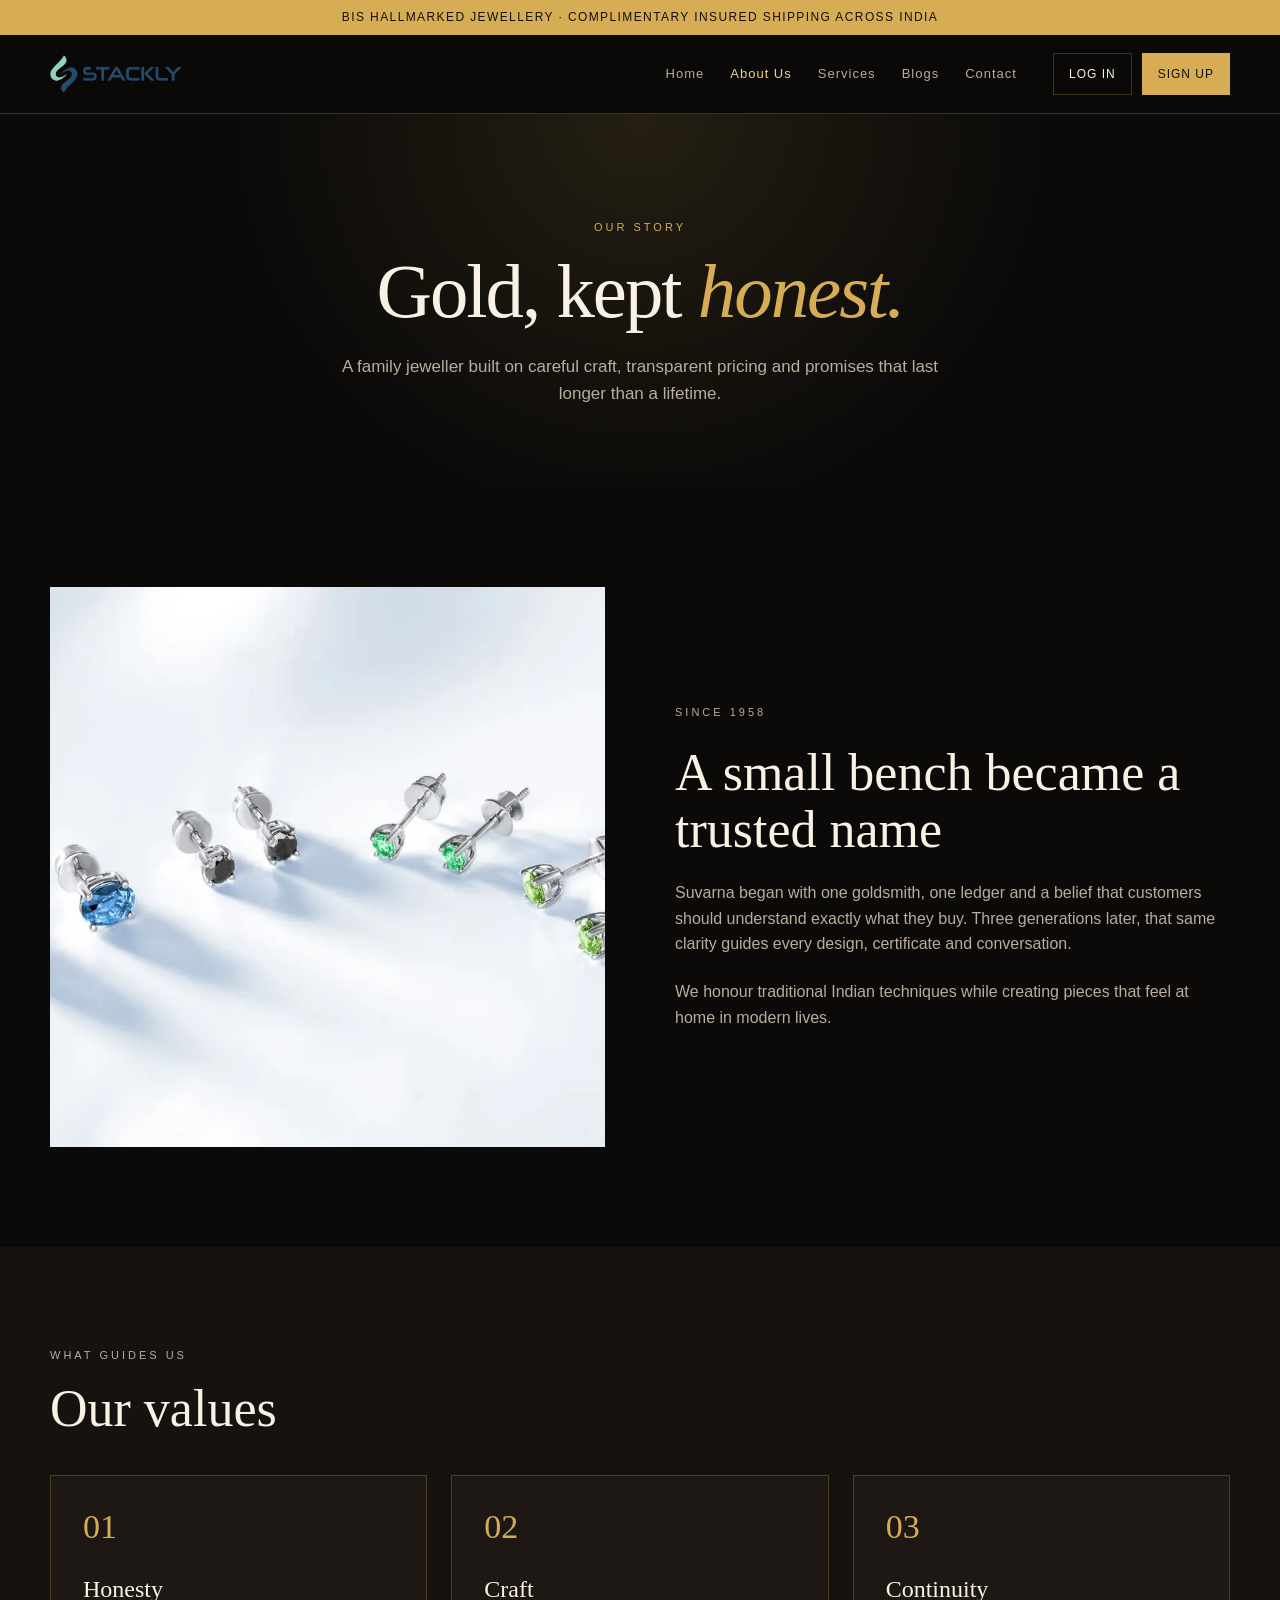
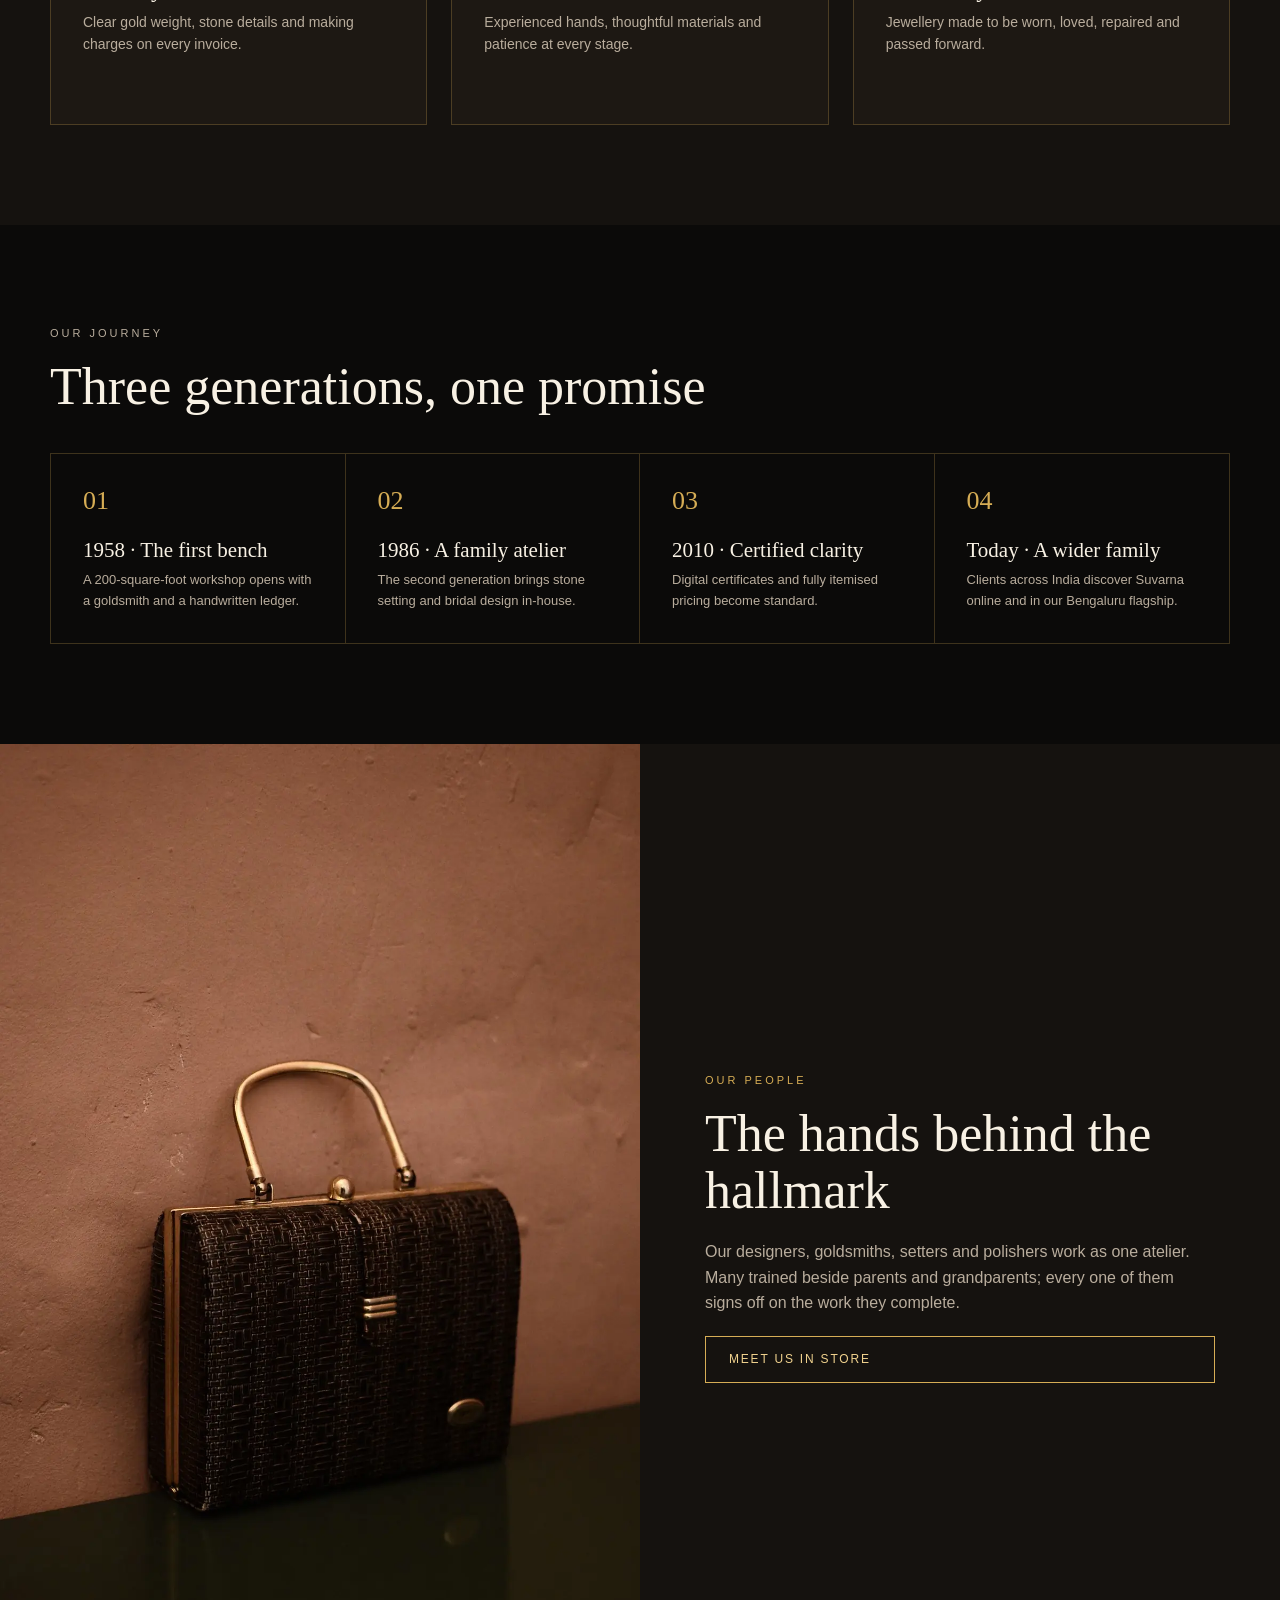
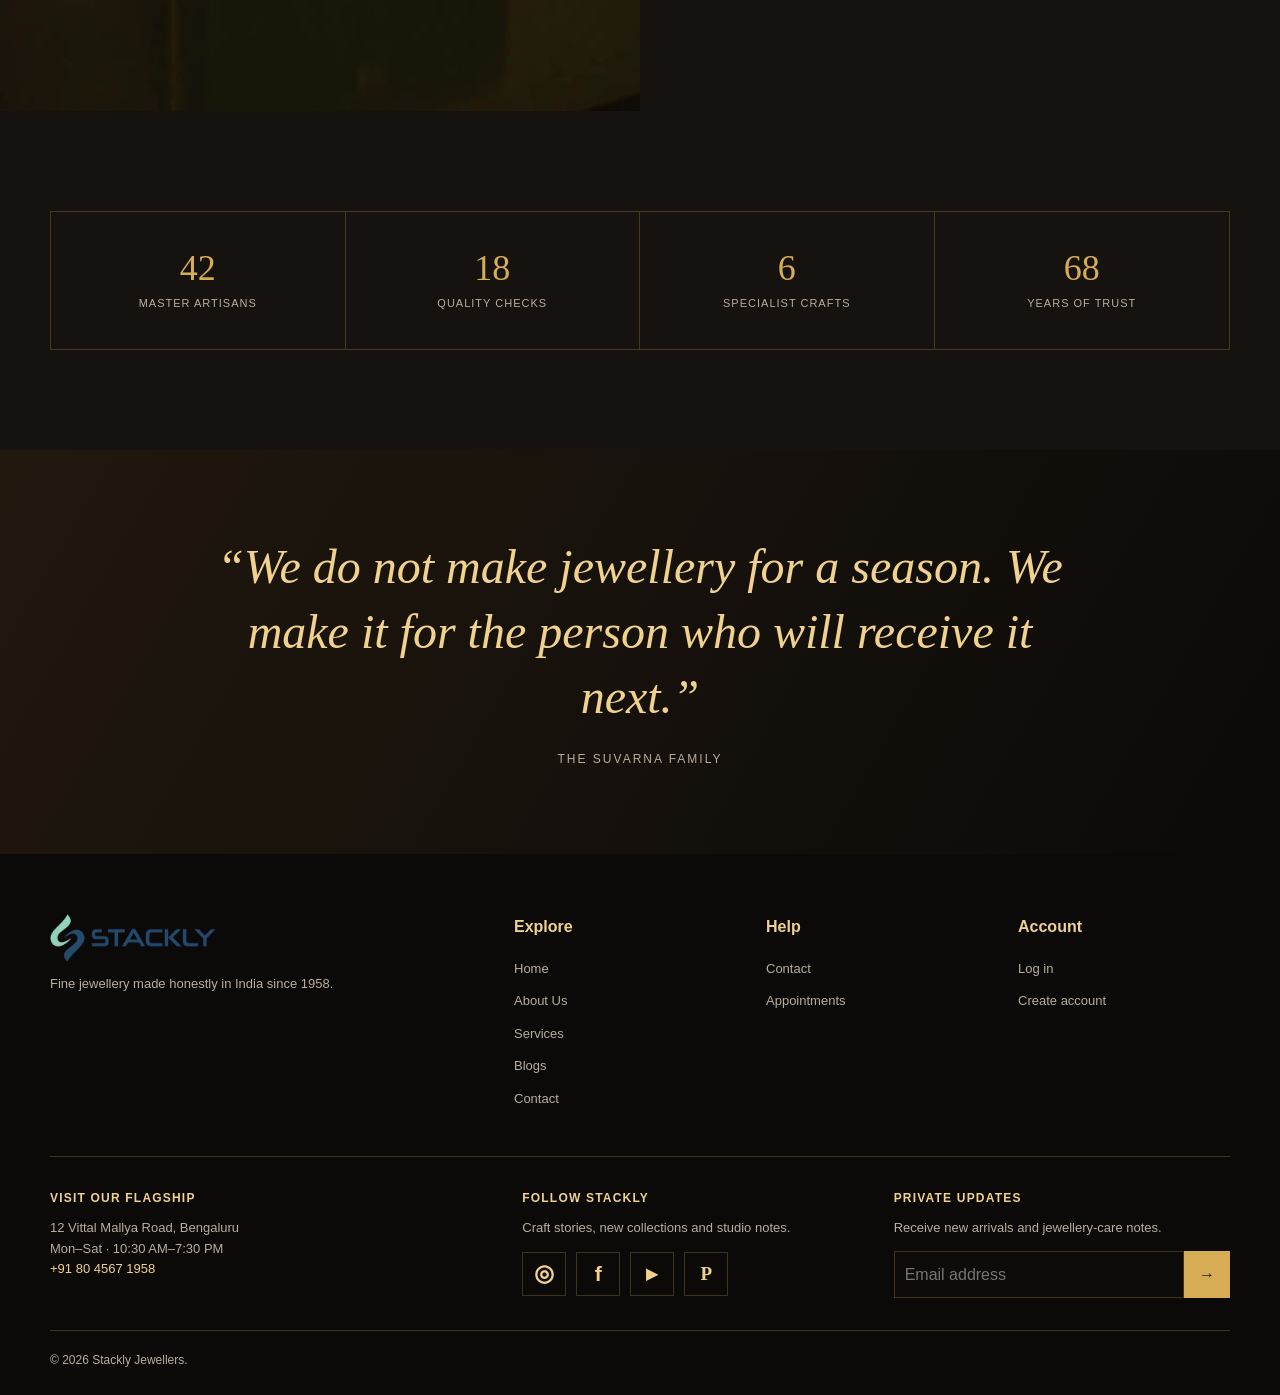
==== about.html @ b0c24622 "initial commit" ====
<!doctype html>
<html lang="en">
<head>
<meta charset="utf-8">
<meta name="viewport" content="width=device-width,initial-scale=1">
<title>About Us | Suvarna</title>
<link rel="stylesheet" href="styles.css">
</head>
<body>
<div class="announcement">BIS hallmarked jewellery · Complimentary insured shipping across India</div>
<header class="site-header">
<div class="wrap nav">
<a class="brand" href="index.html" aria-label="Stackly home"><img src="assets/stackly-logo.webp" alt="Stackly"></a>
<nav class="nav-links">
<a href="index.html">Home</a>
<a class="active" href="about.html">About Us</a>
<a href="services.html">Services</a>
<a href="blogs.html">Blogs</a>
<a href="contact.html">Contact</a>
</nav>
<div class="nav-actions">
<a href="login.html">Log in</a>
<a class="join" href="signup.html">Sign up</a>
</div>
<button class="menu" aria-label="Open navigation">☰</button>
</div>
</header>
<main>
<section class="page-hero">
<div class="wrap reveal">
<p class="eyebrow">Our story</p>
<h1 class="display">Gold, kept <em>honest.</em>
</h1>
<p class="lead">A family jeweller built on careful craft, transparent pricing and promises that last longer than a lifetime.</p>
</div>
</section>
<section class="section">
<div class="wrap feature">
<img class="reveal" src="assets/artisan-story.webp" alt="Artisan working by hand">
<div class="feature-copy reveal">
<p class="eyebrow">Since 1958</p>
<h2 class="title">A small bench became a trusted name</h2>
<p>Suvarna began with one goldsmith, one ledger and a belief that customers should understand exactly what they buy. Three generations later, that same clarity guides every design, certificate and conversation.</p>
<p>We honour traditional Indian techniques while creating pieces that feel at home in modern lives.</p>
</div>
</div>
</section>
<section class="section alt">
<div class="wrap">
<div class="section-head">
<div>
<p class="eyebrow">What guides us</p>
<h2 class="title">Our values</h2>
</div>
</div>
<div class="grid three reveal">
<article class="card service-card">
<p class="num">01</p>
<h3>Honesty</h3>
<p>Clear gold weight, stone details and making charges on every invoice.</p>
</article>
<article class="card service-card">
<p class="num">02</p>
<h3>Craft</h3>
<p>Experienced hands, thoughtful materials and patience at every stage.</p>
</article>
<article class="card service-card">
<p class="num">03</p>
<h3>Continuity</h3>
<p>Jewellery made to be worn, loved, repaired and passed forward.</p>
</article>
</div>
</div>
</section>
<section class="section">
<div class="wrap">
<div class="section-head reveal">
<div>
<p class="eyebrow">Our journey</p>
<h2 class="title">Three generations, one promise</h2>
</div>
</div>
<div class="steps reveal">
<div class="step">
<h3>1958 · The first bench</h3>
<p>A 200-square-foot workshop opens with a goldsmith and a handwritten ledger.</p>
</div>
<div class="step">
<h3>1986 · A family atelier</h3>
<p>The second generation brings stone setting and bridal design in-house.</p>
</div>
<div class="step">
<h3>2010 · Certified clarity</h3>
<p>Digital certificates and fully itemised pricing become standard.</p>
</div>
<div class="step">
<h3>Today · A wider family</h3>
<p>Clients across India discover Suvarna online and in our Bengaluru flagship.</p>
</div>
</div>
</div>
</section>
<section class="split-banner">
<img src="assets/artisan-detail.webp" alt="Detailed work by a jewellery artisan">
<div class="split-content reveal">
<p class="eyebrow">Our people</p>
<h2 class="title">The hands behind the hallmark</h2>
<p>Our designers, goldsmiths, setters and polishers work as one atelier. Many trained beside parents and grandparents; every one of them signs off on the work they complete.</p>
<a class="btn" href="contact.html">Meet us in store</a>
</div>
</section>
<section class="section alt">
<div class="wrap">
<div class="stat-band reveal">
<div class="stat">
<strong>42</strong>
<span>Master artisans</span>
</div>
<div class="stat">
<strong>18</strong>
<span>Quality checks</span>
</div>
<div class="stat">
<strong>6</strong>
<span>Specialist crafts</span>
</div>
<div class="stat">
<strong>68</strong>
<span>Years of trust</span>
</div>
</div>
</div>
</section>
<section class="quote-section">
<blockquote>“We do not make jewellery for a season. We make it for the person who will receive it next.”</blockquote>
<cite>The Suvarna family</cite>
</section>
</main>
<footer class="site-footer">
<div class="wrap">
<div class="footer-grid">
<div>
<a class="brand" href="index.html" aria-label="Stackly home"><img src="assets/stackly-logo.webp" alt="Stackly"></a>
<p>Fine jewellery made honestly in India since 1958.</p>
</div>
<div>
<h4>Explore</h4>
<ul>
<li>
<a href="index.html">Home</a>
</li>
<li>
<a href="about.html">About Us</a>
</li>
<li>
<a href="services.html">Services</a>
</li>
<li>
<a href="blogs.html">Blogs</a>
</li>
<li>
<a href="contact.html">Contact</a>
</li>
</ul>
</div>
<div>
<h4>Help</h4>
<ul>
<li>
<a href="contact.html">Contact</a>
</li>
<li>
<a href="contact.html">Appointments</a>
</li>
</ul>
</div>
<div>
<h4>Account</h4>
<ul>
<li>
<a href="login.html">Log in</a>
</li>
<li>
<a href="signup.html">Create account</a>
</li>
</ul>
</div>
</div>
<div class="footer-lower"><div class="footer-contact"><h4>Visit our flagship</h4><p>12 Vittal Mallya Road, Bengaluru<br>Mon–Sat · 10:30 AM–7:30 PM<br><a href="tel:+918045671958">+91 80 4567 1958</a></p></div><div><h4>Follow Stackly</h4><p>Craft stories, new collections and studio notes.</p><div class="social-links"><a href="404.html" aria-label="Instagram"><svg><use href="assets/social-icons.svg#instagram"></use></svg></a><a href="404.html" aria-label="Facebook"><svg><use href="assets/social-icons.svg#facebook"></use></svg></a><a href="404.html" aria-label="YouTube"><svg><use href="assets/social-icons.svg#youtube"></use></svg></a><a href="404.html" aria-label="Pinterest"><svg><use href="assets/social-icons.svg#pinterest"></use></svg></a></div></div><div><h4>Private updates</h4><p>Receive new arrivals and jewellery-care notes.</p><form class="footer-signup" data-demo data-message="Thank you for joining."><input type="email" required aria-label="Email address" placeholder="Email address"><button aria-label="Subscribe">→</button></form></div></div>
<p class="copyright">© 2026 Stackly Jewellers.</p>
</div>
</footer>
<script src="script.js">
</script>
</body>
</html>
---- styles.css ----
﻿:root{--ink:#0b0a09;--panel:#15120f;--panel2:#1d1813;--gold:#d6ad55;--gold2:#f0d28e;--cream:#f8f1e4;--muted:#b9ad9d;--line:rgba(214,173,85,.25);--serif:Georgia,'Times New Roman',serif;--sans:Arial,sans-serif}

*{box-sizing:border-box;margin:0;padding:0}
html{scroll-behavior:smooth}
body{background:var(--ink);color:var(--cream);font-family:var(--sans);line-height:1.6}
a{color:inherit;text-decoration:none}
img{display:block;width:100%;object-fit:cover}
button,input,textarea{font:inherit}
.wrap{width:min(1180px,calc(100% - 40px));margin:auto}
.announcement{padding:8px;text-align:center;background:var(--gold);color:#171008;font-size:12px;letter-spacing:1.4px;text-transform:uppercase}

.site-header{position:sticky;top:0;z-index:20;background:rgba(11,10,9,.94);border-bottom:1px solid var(--line);backdrop-filter:blur(12px)}
.nav{min-height:78px;display:flex;align-items:center;gap:36px}
.brand{font:700 26px var(--serif);letter-spacing:4px;margin-right:auto;display:inline-flex;align-items:center}
.brand img{width:auto;height:38px;object-fit:contain}
.footer-grid .brand img{height:48px;margin-bottom:12px}
.brand i{color:var(--gold);font-style:normal}
.nav-links{display:flex;gap:26px}
.nav-links a{font-size:13px;letter-spacing:1px;color:var(--muted);position:relative}
.nav-links a:hover,.nav-links a.active{color:var(--gold2)}
.nav-actions{display:flex;gap:10px}
.nav-actions a{border:1px solid var(--line);padding:9px 15px;font-size:12px;text-transform:uppercase;letter-spacing:1px}
.nav-actions .join{background:var(--gold);color:#171008}
.menu{display:none;background:none;border:1px solid var(--line);color:var(--cream);padding:8px 11px;font-size:20px}

.hero{min-height:78vh;display:grid;grid-template-columns:1.05fr .95fr;align-items:center;gap:70px;padding:70px 0}
.eyebrow{color:var(--gold);text-transform:uppercase;letter-spacing:3px;font-size:11px;margin-bottom:15px}
.display{font:500 clamp(44px,6vw,78px)/1.03 var(--serif);letter-spacing:-2px}
.display em{color:var(--gold);font-style:italic}
.lead{color:var(--muted);font-size:17px;max-width:600px;margin:24px 0 32px}
.actions{display:flex;gap:12px;flex-wrap:wrap}
.btn{display:inline-block;padding:13px 23px;border:1px solid var(--gold);color:var(--gold2);font-size:12px;letter-spacing:1.8px;text-transform:uppercase;cursor:pointer;background:transparent}
.btn.primary{background:var(--gold);color:#181007}
.hero-image{height:620px;position:relative}
.hero-image>img{height:100%;border-radius:180px 180px 8px 8px}
.hero-image:before{content:"";position:absolute;inset:-15px 15px 15px -15px;border:1px solid var(--gold);border-radius:180px 180px 8px 8px;z-index:-1}

.section{padding:100px 0}
.section.alt{background:var(--panel)}
.section-head{display:flex;justify-content:space-between;gap:30px;align-items:end;margin-bottom:38px}
.title{font:500 clamp(34px,5vw,52px)/1.1 var(--serif)}
.section-head p{color:var(--muted);max-width:480px}
.grid{display:grid;gap:24px}
.grid.three{grid-template-columns:repeat(3,1fr)}
.grid.four{grid-template-columns:repeat(4,1fr)}
.card{background:var(--panel2);border:1px solid var(--line);overflow:hidden}
.card img{height:300px}
.card-body{padding:25px}
.card h3{font:500 24px var(--serif);margin-bottom:8px}
.card p{color:var(--muted);font-size:14px}
.text-link{display:inline-block;color:var(--gold2);margin-top:17px;font-size:12px;text-transform:uppercase;letter-spacing:1.4px}

.product img{height:370px}
.product .meta{color:var(--gold);font-size:11px;letter-spacing:1.5px;text-transform:uppercase}
.price{font:20px var(--serif);color:var(--gold2);margin-top:12px}
.feature{display:grid;grid-template-columns:1fr 1fr;gap:70px;align-items:center}
.feature img{height:560px}
.feature-copy p{color:var(--muted);margin:22px 0}
.facts{display:grid;grid-template-columns:repeat(3,1fr);border:1px solid var(--line);margin-top:35px}
.fact{padding:22px;border-right:1px solid var(--line)}
.fact:last-child{border:0}
.fact strong{display:block;color:var(--gold);font:28px var(--serif)}
.fact span{font-size:11px;color:var(--muted);text-transform:uppercase;letter-spacing:1px}

.page-hero{padding:105px 0 80px;text-align:center;background:radial-gradient(circle at 50% 0,rgba(214,173,85,.13),transparent 55%)}
.page-hero .lead{margin:22px auto 0}
.service-card{padding:32px;min-height:250px}
.service-card .num{color:var(--gold);font:34px var(--serif);margin-bottom:30px}
.post img{height:260px}
.post time{font-size:11px;color:var(--gold);text-transform:uppercase;letter-spacing:1px}
.post h3{margin-top:8px}
.contact-grid{display:grid;grid-template-columns:.8fr 1.2fr;gap:50px}
.contact-list{display:grid;gap:18px;margin-top:30px}
.contact-item{padding:20px;border:1px solid var(--line);background:var(--panel)}
.contact-item small{display:block;color:var(--gold);text-transform:uppercase;letter-spacing:1px}
.form{display:grid;gap:16px;background:var(--panel);padding:35px;border:1px solid var(--line)}
.field{display:grid;gap:7px}
.field label{font-size:12px;color:var(--gold2);text-transform:uppercase;letter-spacing:1px}
.field input,.field textarea{background:#0e0c0a;border:1px solid var(--line);color:var(--cream);padding:13px;outline:none}
.field input:focus,.field textarea:focus{border-color:var(--gold)}
.field textarea{min-height:130px;resize:vertical}

.quote-section{padding:85px 20px;text-align:center;background:linear-gradient(120deg,#21180e,#0b0a09)}
.quote-section blockquote{font:italic clamp(28px,4vw,48px)/1.35 var(--serif);max-width:880px;margin:auto;color:var(--gold2)}
.quote-section cite{display:block;margin-top:20px;color:var(--muted);font-style:normal;font-size:12px;letter-spacing:2px;text-transform:uppercase}
.icon-card{padding:28px;text-align:center}
.icon-card .icon{display:grid;place-items:center;width:55px;height:55px;margin:0 auto 20px;border:1px solid var(--gold);border-radius:50%;color:var(--gold);font-size:22px}
.steps{counter-reset:step;display:grid;grid-template-columns:repeat(4,1fr);border:1px solid var(--line)}
.step{counter-increment:step;padding:32px;border-right:1px solid var(--line)}
.step:last-child{border:0}
.step:before{content:"0" counter(step);display:block;color:var(--gold);font:26px var(--serif);margin-bottom:22px}
.step h3{font:21px var(--serif);margin-bottom:7px}
.step p{color:var(--muted);font-size:13px}
.split-banner{display:grid;grid-template-columns:1fr 1fr;min-height:460px;background:var(--panel)}
.split-banner img{height:100%;min-height:460px}
.split-content{padding:65px;display:flex;flex-direction:column;justify-content:center}
.split-content p:not(.eyebrow){color:var(--muted);margin:20px 0}
.faq{max-width:850px;margin:auto}
.faq details{border-bottom:1px solid var(--line);padding:20px 0}
.faq summary{cursor:pointer;font:20px var(--serif);color:var(--gold2)}
.faq details p{padding-top:12px;color:var(--muted)}
.tags{display:flex;flex-wrap:wrap;justify-content:center;gap:10px;margin-top:28px}
.tag-pill{border:1px solid var(--line);padding:8px 15px;color:var(--muted);font-size:12px}
.testimonial-grid{display:grid;grid-template-columns:repeat(3,1fr);gap:24px}
.testimonial{padding:30px;border:1px solid var(--line);background:var(--panel)}
.testimonial .stars{color:var(--gold);letter-spacing:3px}
.testimonial>p{color:var(--muted);margin:16px 0}
.testimonial strong{font:17px var(--serif)}
.stat-band{display:grid;grid-template-columns:repeat(4,1fr);border:1px solid var(--line)}
.stat{text-align:center;padding:35px 15px;border-right:1px solid var(--line)}
.stat:last-child{border:0}
.stat strong{display:block;color:var(--gold);font:36px var(--serif)}
.stat span{color:var(--muted);font-size:11px;text-transform:uppercase;letter-spacing:1px}
.map-placeholder{min-height:360px;display:grid;place-items:center;text-align:center;background:linear-gradient(rgba(11,10,9,.6),rgba(11,10,9,.8)),url('assets/bengaluru-map.webp') center/cover}
.map-placeholder p{max-width:450px;color:var(--muted);margin:12px auto 20px}
.auth-extras{background:var(--panel);padding:65px 0}
.auth-benefits{display:grid;grid-template-columns:repeat(3,1fr);gap:20px}
.auth-benefit{padding:24px;border:1px solid var(--line)}
.auth-benefit h3{font:20px var(--serif);color:var(--gold2)}
.auth-benefit p{color:var(--muted);font-size:13px;margin-top:6px}

.auth-shell{min-height:calc(100vh - 111px);display:grid;grid-template-columns:1fr 1fr}
.auth-visual{position:relative}
.auth-visual img{height:100%;position:absolute}
.auth-visual:after{content:"";position:absolute;inset:0;background:linear-gradient(90deg,transparent,rgba(11,10,9,.7))}
.auth-panel{display:flex;align-items:center;padding:70px}
.auth-box{width:min(460px,100%)}
.auth-box .title{margin-bottom:12px}
.auth-box>p{color:var(--muted);margin-bottom:30px}
.auth-box .form{padding:0;background:none;border:0}
.auth-note{font-size:13px;color:var(--muted);margin-top:20px}
.auth-note a{color:var(--gold)}

.newsletter{text-align:center;padding:75px 20px;background:var(--gold);color:#171008}
.newsletter h2{font:42px var(--serif)}
.newsletter p{margin:9px 0 23px}
.newsletter form{display:flex;max-width:500px;margin:auto}
.newsletter input{flex:1;border:0;padding:14px}
.newsletter button{border:0;background:#171008;color:var(--cream);padding:0 24px}
.site-footer{padding:60px 0 25px}
.footer-grid{display:grid;grid-template-columns:2fr repeat(3,1fr);gap:40px;padding-bottom:45px;border-bottom:1px solid var(--line)}
.footer-grid p,.footer-grid a{color:var(--muted);font-size:13px}
.footer-grid h4{color:var(--gold2);margin-bottom:15px}
.footer-grid ul{list-style:none;display:grid;gap:7px}
.copyright{padding-top:20px;color:var(--muted);font-size:12px}
.reveal{opacity:0;transform:translateY(20px);transition:.7s}
.reveal.in{opacity:1;transform:none}
.message{color:var(--gold2);font-size:13px;min-height:20px}

@media(max-width:900px){.nav-links{display:none;position:absolute;top:78px;left:0;right:0;background:var(--panel);padding:25px;flex-direction:column}
.nav-links.open{display:flex}
.menu{display:block}
.hero,.feature,.contact-grid,.auth-shell,.split-banner{grid-template-columns:1fr}
.hero-image{height:500px}
.grid.four{grid-template-columns:repeat(2,1fr)}
.grid.three{grid-template-columns:1fr 1fr}
.steps{grid-template-columns:1fr 1fr}
.step:nth-child(2){border-right:0}
.step{border-bottom:1px solid var(--line)}
.testimonial-grid,.auth-benefits{grid-template-columns:1fr}
.stat-band{grid-template-columns:1fr 1fr}
.stat:nth-child(2){border-right:0}
.stat{border-bottom:1px solid var(--line)}
.auth-visual{min-height:300px}
.auth-panel{padding:50px 25px}
.footer-grid{grid-template-columns:1fr 1fr}
}
@media(max-width:600px){.nav-actions{display:none}
.hero{padding:55px 0;gap:45px}
.hero-image{height:420px}
.display{font-size:48px}
.section{padding:70px 0}
.section-head{display:block}
.section-head p{margin-top:14px}
.grid.three,.grid.four,.steps,.stat-band{grid-template-columns:1fr}
.feature img{height:400px}
.facts{grid-template-columns:1fr}
.fact{border-right:0;border-bottom:1px solid var(--line)}
.step,.stat{border-right:0}
.split-content{padding:45px 25px}
.footer-grid{grid-template-columns:1fr}
.newsletter form{display:grid;gap:8px}
.page-hero{padding:75px 0 60px}
}

@media(prefers-reduced-motion:reduce){*{scroll-behavior:auto}
.reveal{opacity:1;transform:none;transition:none}
}

.field select{width:100%;background:#0e0c0a;border:1px solid var(--line);color:var(--cream);padding:13px;outline:none;cursor:pointer}
.field select:focus{border-color:var(--gold)}

.dashboard-body{background:#0d0b09}
.dashboard-layout{min-height:100vh;display:grid;grid-template-columns:260px 1fr}
.sidebar{position:sticky;top:0;height:100vh;padding:30px 22px;background:#12100d;border-right:1px solid var(--line)}
.sidebar .brand{display:block;margin-bottom:45px}
.sidebar .brand img{width:190px;height:auto}
.side-label{margin:25px 10px 10px;color:#756b5e;font-size:10px;letter-spacing:1.5px;text-transform:uppercase}
.side-nav{display:grid;gap:7px}
.side-nav a{padding:12px 14px;color:var(--muted);font-size:13px;border-left:2px solid transparent}
.side-nav a:hover,.side-nav a.active{background:rgba(214,173,85,.08);border-color:var(--gold);color:var(--gold2)}
.dashboard-main{padding:35px}
.dash-top{display:flex;align-items:center;justify-content:space-between;gap:20px;margin-bottom:35px}
.dash-top h1{font:36px var(--serif)}
.avatar{width:42px;height:42px;display:grid;place-items:center;border-radius:50%;background:var(--gold);color:#171008;font-weight:bold}
.dash-grid{display:grid;grid-template-columns:repeat(4,1fr);gap:18px}
.metric{padding:23px;background:var(--panel);border:1px solid var(--line)}
.metric small{color:var(--muted);text-transform:uppercase;letter-spacing:1px}
.metric strong{display:block;margin-top:8px;font:30px var(--serif);color:var(--gold2)}
.dash-panels{display:grid;grid-template-columns:1.5fr 1fr;gap:20px;margin-top:20px}
.dash-panel{padding:27px;background:var(--panel);border:1px solid var(--line)}
.dash-panel h2{font:24px var(--serif);margin-bottom:20px}
.order-list{display:grid}
.order-row{display:grid;grid-template-columns:1fr 1fr 1fr auto;gap:15px;padding:15px 0;border-bottom:1px solid var(--line);font-size:13px}
.order-row span{color:var(--muted)}
.status{padding:4px 9px;color:#9ad29a;background:rgba(70,160,70,.12);font-size:10px;text-transform:uppercase}
.quick-list{display:grid;gap:10px}
.quick-list a{display:flex;justify-content:space-between;padding:13px;border:1px solid var(--line);color:var(--muted)}
.quick-list a:hover{color:var(--gold2);border-color:var(--gold)}
.activity{display:grid;gap:15px}
.activity li{list-style:none;padding-left:18px;border-left:2px solid var(--gold);color:var(--muted);font-size:13px}
.activity strong{display:block;color:var(--cream)}
.dash-menu{display:none}

@media(max-width:900px){.dashboard-layout{grid-template-columns:1fr}
.sidebar{display:none;position:fixed;z-index:30;width:260px}
.sidebar.open{display:block}
.dash-menu{display:block}
.dash-grid{grid-template-columns:1fr 1fr}
.dash-panels{grid-template-columns:1fr}
}
.footer-lower{display:grid;grid-template-columns:1.3fr 1fr 1fr;gap:35px;padding:32px 0;border-bottom:1px solid var(--line)}.footer-lower h4{font-size:12px;color:var(--gold2);letter-spacing:1.2px;text-transform:uppercase;margin-bottom:10px}.footer-lower p{color:var(--muted);font-size:13px}.footer-contact a{color:var(--gold2)}.social-links{display:flex;gap:10px;margin-top:13px}.social-links a{width:38px;height:38px;display:grid;place-items:center;border:1px solid var(--line);color:var(--gold2);transition:.25s}.social-links a:hover{background:var(--gold);color:#171008;transform:translateY(-3px)}.social-links svg{display:none}.social-links a::before{display:block;font-weight:700;line-height:1}.social-links a[aria-label="Instagram"]::before{content:"◎";font-size:23px}.social-links a[aria-label="Facebook"]::before{content:"f";font:700 21px Arial}.social-links a[aria-label="YouTube"]::before{content:"▶";font-size:15px}.social-links a[aria-label="Pinterest"]::before{content:"P";font:700 19px Georgia}.footer-signup{display:flex;margin-top:12px}.footer-signup input{min-width:0;width:100%;padding:10px;background:#0e0c0a;border:1px solid var(--line);color:var(--cream)}.footer-signup button{padding:0 14px;background:var(--gold);border:0;color:#171008}.error-page{min-height:100vh;display:grid;place-items:center;text-align:center;padding:30px;background:radial-gradient(circle,rgba(214,173,85,.12),transparent 55%)}.error-code{font:clamp(110px,22vw,260px)/.8 var(--serif);color:transparent;-webkit-text-stroke:1px var(--gold);opacity:.55}.error-page .brand{margin:0 auto 55px}.error-page .brand img{height:55px}.error-page .lead{margin:18px auto 28px}@media(max-width:700px){.footer-lower{grid-template-columns:1fr}}
@media(max-width:600px){.dashboard-main{padding:22px 15px}
.dash-grid{grid-template-columns:1fr}
.dash-top h1{font-size:28px}
.order-row{grid-template-columns:1fr 1fr}
.order-row span:nth-child(3){display:none}
}
.footer-page-links{display:flex;align-items:center;gap:20px;flex-wrap:wrap;padding:22px 0;border-bottom:1px solid var(--line)}.footer-page-links strong{color:var(--gold2);font-size:12px;text-transform:uppercase;letter-spacing:1px}.footer-page-links a{color:var(--muted);font-size:13px}.footer-page-links a:hover{color:var(--gold2)}

/* Responsive hardening */
body{min-width:0}.nav{position:relative}.nav-links a,.nav-actions a,.btn{min-height:42px;display:inline-flex;align-items:center}.menu{min-width:44px;min-height:44px;align-items:center;justify-content:center}.card,.dash-panel,.metric,.feature-copy,.auth-box{min-width:0}.footer-signup button{min-width:46px;min-height:44px;cursor:pointer}.social-links a{min-width:44px;min-height:44px}.order-list{min-width:0}
@media(max-width:1200px){.wrap{width:min(100% - 36px,1120px)}.nav{gap:22px}.nav-links{gap:18px}.hero{gap:45px}.display{font-size:clamp(42px,5.6vw,68px)}.dash-grid{grid-template-columns:repeat(2,1fr)}}
@media(max-width:900px){.site-header{position:sticky}.nav{min-height:70px}.brand img{height:34px}.nav-links{top:70px;box-shadow:0 18px 35px rgba(0,0,0,.45);border-bottom:1px solid var(--line);max-height:calc(100vh - 70px);overflow-y:auto}.nav-links a{padding:9px 4px;font-size:14px}.hero{min-height:auto}.hero-image>img{border-radius:120px 120px 8px 8px}.hero-image:before{border-radius:120px 120px 8px 8px}.section-head{align-items:start}.product img{height:330px}.split-banner img{min-height:380px}.footer-lower{grid-template-columns:1fr 1fr}.footer-lower>div:last-child{grid-column:1/-1}.sidebar{overflow-y:auto;box-shadow:20px 0 40px rgba(0,0,0,.5)}.dash-top{align-items:flex-start}.order-row{grid-template-columns:1fr 1.2fr 1fr auto}}
@media(max-width:600px){.wrap{width:min(100% - 28px,560px)}.announcement{font-size:10px;padding:7px 12px}.nav{min-height:64px;gap:12px}.brand img{height:30px;max-width:150px}.nav-links{top:64px;padding:18px}.menu{display:inline-flex;padding:7px}.hero{gap:38px;padding:45px 0}.hero-image{height:370px}.display{font-size:clamp(40px,13vw,52px);letter-spacing:-1px}.lead{font-size:15px;margin:18px 0 25px}.actions{gap:10px}.actions .btn{width:100%;justify-content:center}.facts{margin-top:28px}.fact{padding:17px}.section{padding:58px 0}.page-hero{padding:62px 0 50px}.title{font-size:clamp(30px,10vw,40px)}.section-head{margin-bottom:28px}.card img,.post img{height:250px}.product img{height:360px}.card-body{padding:20px}.feature{gap:32px}.feature img{height:340px}.split-banner img{min-height:300px;height:300px}.split-content{padding:38px 22px}.quote-section{padding:60px 18px}.quote-section blockquote{font-size:27px}.service-card{min-height:0;padding:25px}.contact-grid{gap:35px}.form{padding:24px 18px}.auth-visual{min-height:220px}.auth-panel{padding:42px 18px}.auth-shell{min-height:auto}.auth-extras{padding:50px 0}.newsletter{padding:58px 16px}.newsletter h2{font-size:33px}.footer-grid{gap:28px;padding-bottom:32px}.footer-lower{grid-template-columns:1fr;gap:24px}.footer-lower>div:last-child{grid-column:auto}.footer-page-links{gap:12px 18px}.footer-page-links strong{width:100%}.site-footer{padding-top:48px}.error-page{padding:24px 16px}.error-page .brand{margin-bottom:35px}.error-page .brand img{height:auto;width:min(260px,80vw)}.error-code{font-size:38vw}.dash-top{gap:10px}.dash-top .btn{display:none}.avatar{flex:0 0 42px}.dash-panel{padding:20px 16px}.order-row{grid-template-columns:1fr auto;gap:8px}.order-row span{grid-column:1/-1}.order-row span:nth-child(3){display:none}.status{grid-column:2;grid-row:1}.sidebar{width:min(280px,86vw)}}
@media(max-width:380px){.brand img{max-width:125px}.hero-image{height:320px}.display{font-size:38px}.product img{height:320px}.dash-top h1{font-size:24px}.metric strong{font-size:26px}}
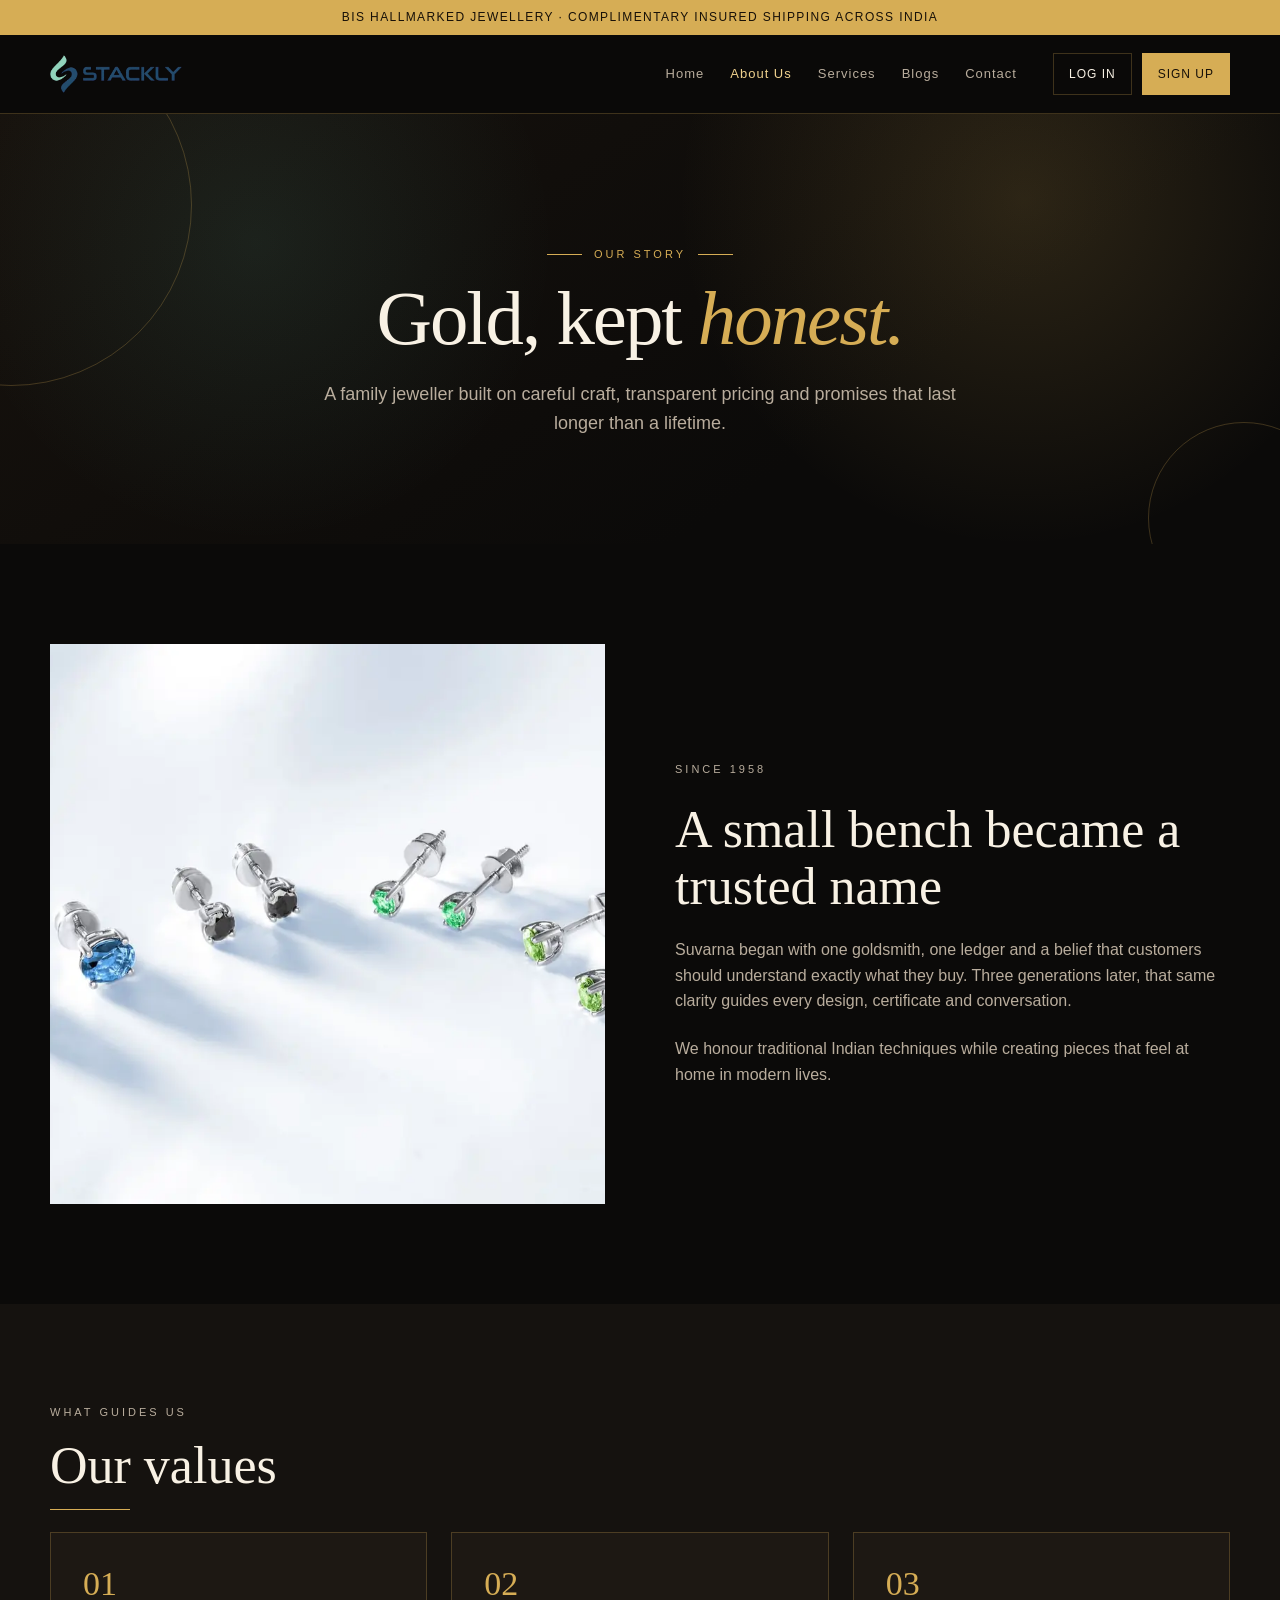
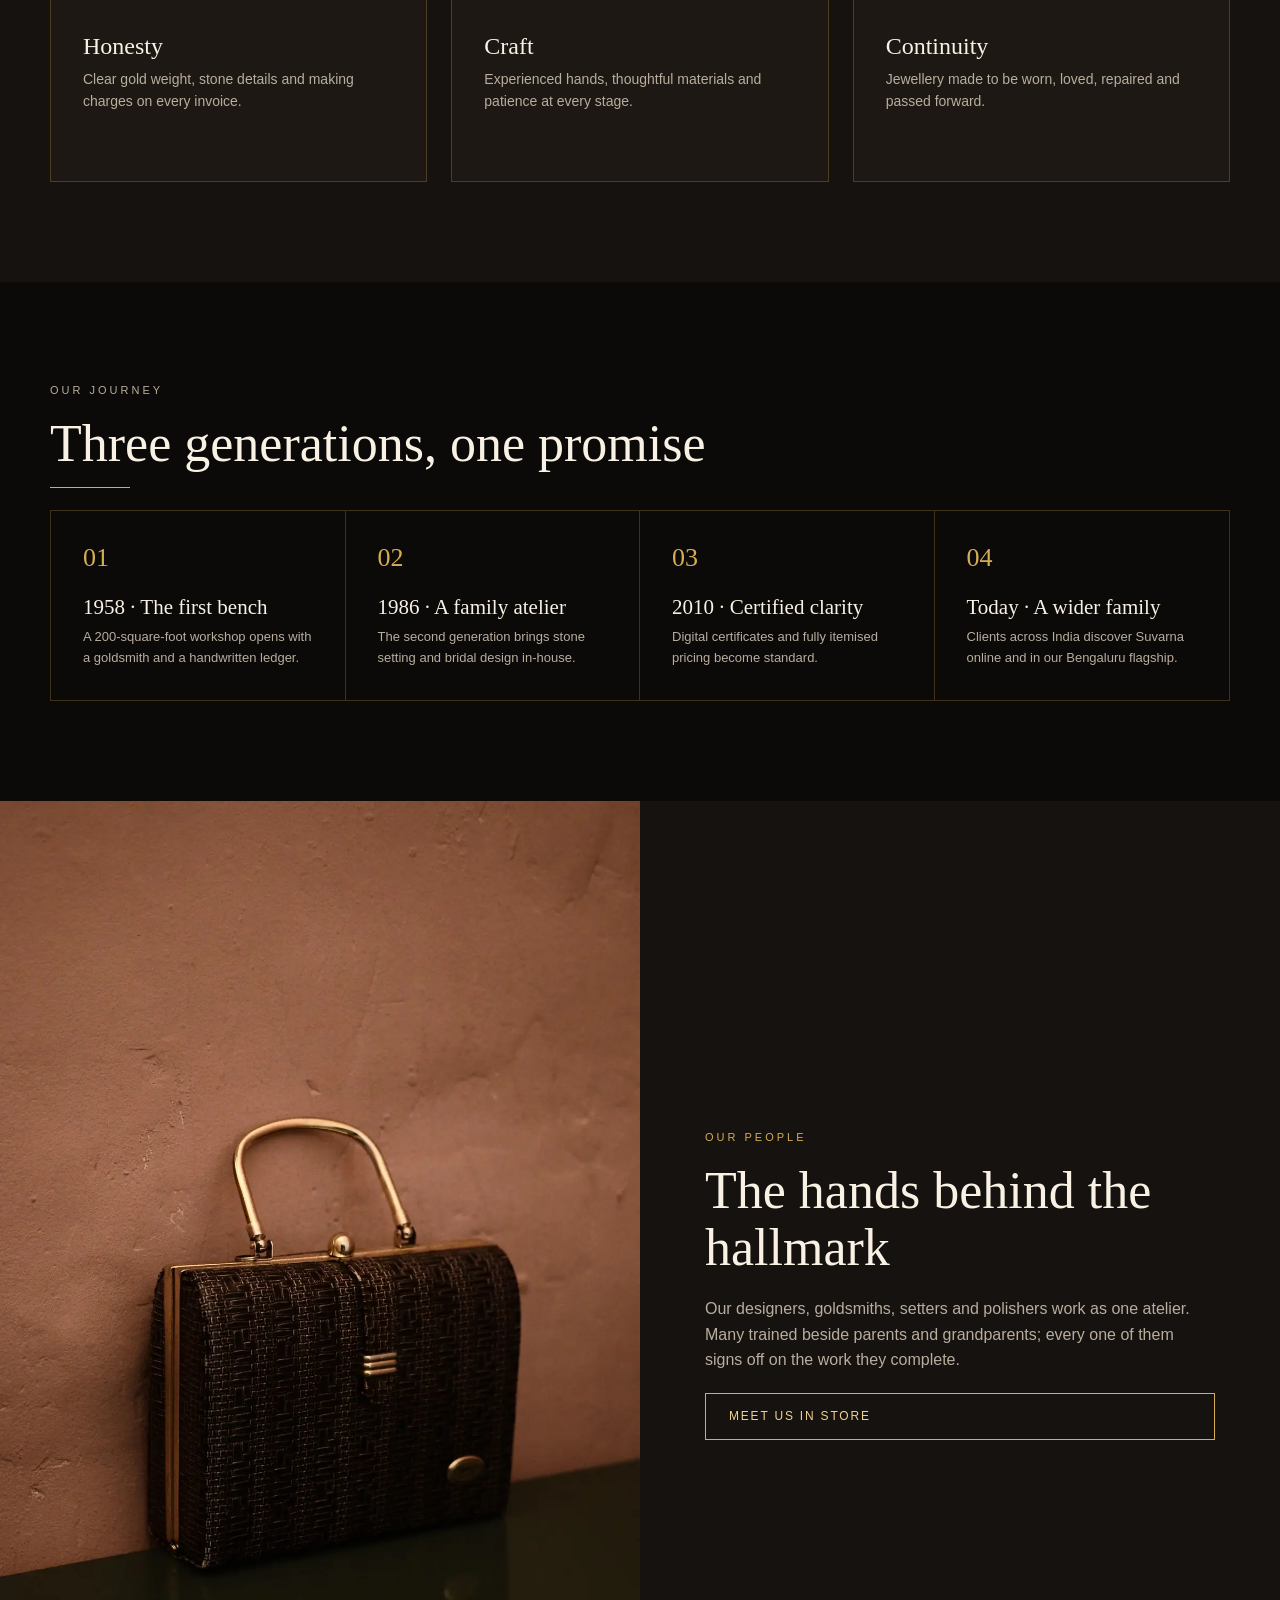
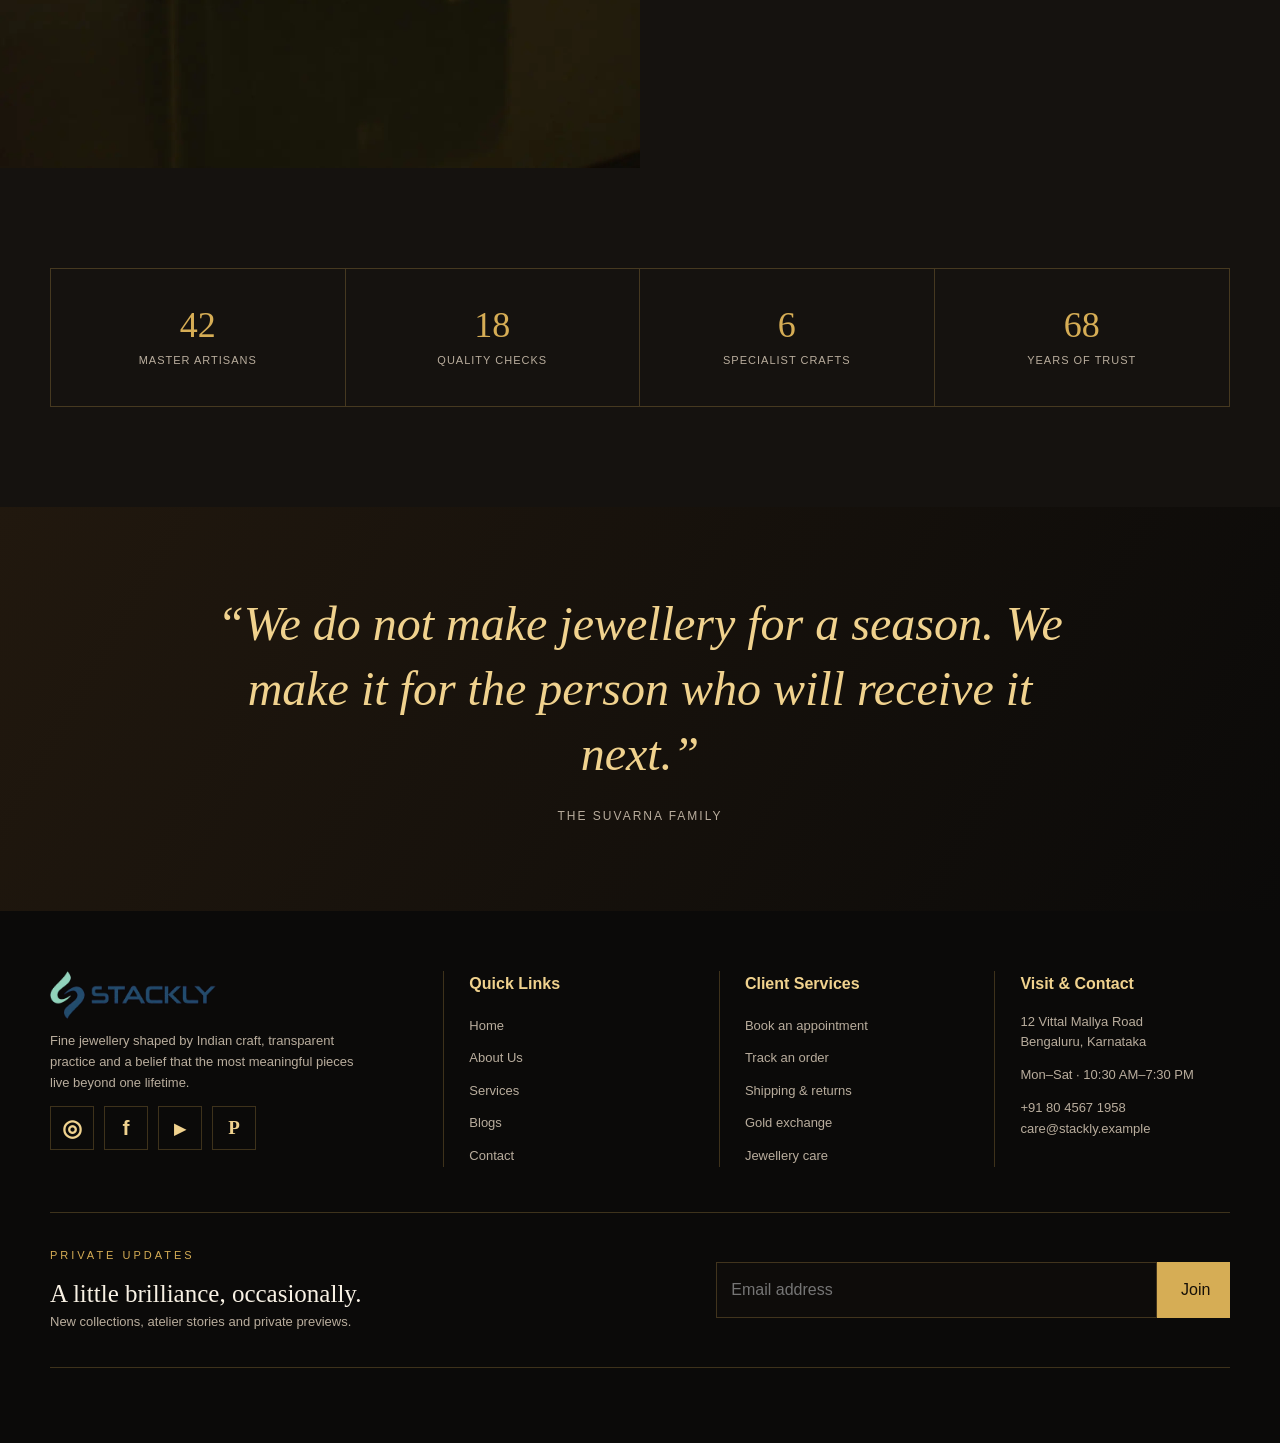
==== commit e188cbfd: "update" ====
--- a/about.html
+++ b/about.html
@@ -3,7 +3,7 @@
 <head>
 <meta charset="utf-8">
 <meta name="viewport" content="width=device-width,initial-scale=1">
-<title>About Us | Suvarna</title>
+<title>About Us | Stackly</title>
 <link rel="stylesheet" href="styles.css">
 </head>
 <body>
--- a/styles.css
+++ b/styles.css
@@ -245,4 +245,15 @@
 @media(max-width:600px){.wrap{width:min(100% - 28px,560px)}.announcement{font-size:10px;padding:7px 12px}.nav{min-height:64px;gap:12px}.brand img{height:30px;max-width:150px}.nav-links{top:64px;padding:18px}.menu{display:inline-flex;padding:7px}.hero{gap:38px;padding:45px 0}.hero-image{height:370px}.display{font-size:clamp(40px,13vw,52px);letter-spacing:-1px}.lead{font-size:15px;margin:18px 0 25px}.actions{gap:10px}.actions .btn{width:100%;justify-content:center}.facts{margin-top:28px}.fact{padding:17px}.section{padding:58px 0}.page-hero{padding:62px 0 50px}.title{font-size:clamp(30px,10vw,40px)}.section-head{margin-bottom:28px}.card img,.post img{height:250px}.product img{height:360px}.card-body{padding:20px}.feature{gap:32px}.feature img{height:340px}.split-banner img{min-height:300px;height:300px}.split-content{padding:38px 22px}.quote-section{padding:60px 18px}.quote-section blockquote{font-size:27px}.service-card{min-height:0;padding:25px}.contact-grid{gap:35px}.form{padding:24px 18px}.auth-visual{min-height:220px}.auth-panel{padding:42px 18px}.auth-shell{min-height:auto}.auth-extras{padding:50px 0}.newsletter{padding:58px 16px}.newsletter h2{font-size:33px}.footer-grid{gap:28px;padding-bottom:32px}.footer-lower{grid-template-columns:1fr;gap:24px}.footer-lower>div:last-child{grid-column:auto}.footer-page-links{gap:12px 18px}.footer-page-links strong{width:100%}.site-footer{padding-top:48px}.error-page{padding:24px 16px}.error-page .brand{margin-bottom:35px}.error-page .brand img{height:auto;width:min(260px,80vw)}.error-code{font-size:38vw}.dash-top{gap:10px}.dash-top .btn{display:none}.avatar{flex:0 0 42px}.dash-panel{padding:20px 16px}.order-row{grid-template-columns:1fr auto;gap:8px}.order-row span{grid-column:1/-1}.order-row span:nth-child(3){display:none}.status{grid-column:2;grid-row:1}.sidebar{width:min(280px,86vw)}}
 @media(max-width:380px){.brand img{max-width:125px}.hero-image{height:320px}.display{font-size:38px}.product img{height:320px}.dash-top h1{font-size:24px}.metric strong{font-size:26px}}
 
-
+/* Premium motion and layout system */
+.scroll-animate{opacity:0;transform:translate3d(0,34px,0);filter:blur(5px);transition:opacity .8s cubic-bezier(.2,.75,.25,1),transform .8s cubic-bezier(.2,.75,.25,1),filter .7s ease;transition-delay:var(--delay,0ms);will-change:transform,opacity}.scroll-animate.in{opacity:1;transform:translate3d(0,0,0);filter:blur(0);will-change:auto}.grid .scroll-animate:nth-child(2n),.steps .scroll-animate:nth-child(2n){transform:translate3d(0,44px,0)}.grid .scroll-animate.in,.steps .scroll-animate.in{transform:translate3d(0,0,0)}main section{position:relative;isolation:isolate}.hero-image img,.feature>img,.split-banner>img,.card img{transition:transform .8s cubic-bezier(.2,.75,.25,1),filter .5s ease}.card:hover img{transform:scale(1.045)}.feature:hover>img,.split-banner:hover>img{transform:scale(1.018)}.btn{transition:transform .25s ease,background .25s ease,color .25s ease,box-shadow .25s ease}.btn:hover{transform:translateY(-2px);box-shadow:0 12px 28px rgba(214,173,85,.15)}
+.page-hero{min-height:430px;display:grid;place-items:center;overflow:hidden;background:radial-gradient(circle at 20% 30%,rgba(122,222,196,.09),transparent 28%),radial-gradient(circle at 80% 20%,rgba(214,173,85,.16),transparent 32%),linear-gradient(145deg,#17120d,#0b0a09 68%)}.page-hero:before,.page-hero:after{content:"";position:absolute;border:1px solid var(--line);border-radius:50%;z-index:-1}.page-hero:before{width:360px;height:360px;left:-170px;top:-90px;animation:slowSpin 22s linear infinite}.page-hero:after{width:190px;height:190px;right:-60px;bottom:-70px;animation:slowSpin 16s linear infinite reverse}.page-hero .wrap{position:relative}.page-hero .display{max-width:850px;margin:auto}.page-hero .lead{font-size:18px;max-width:670px}.page-hero .eyebrow{display:flex;justify-content:center;align-items:center;gap:12px}.page-hero .eyebrow:before,.page-hero .eyebrow:after{content:"";width:35px;height:1px;background:var(--gold)}@keyframes slowSpin{to{transform:rotate(360deg)}}@keyframes gentleFloat{50%{transform:translateY(-8px)}}@keyframes lineGrow{from{transform:scaleX(0)}to{transform:scaleX(1)}}
+.section-head:after{content:"";position:absolute;width:80px;height:1px;background:var(--gold);bottom:-16px;left:0;transform-origin:left;animation:lineGrow 1s ease both}.section-head{position:relative}.premium-band{overflow:hidden;background:linear-gradient(110deg,#19120c,#241b10 50%,#11100e)}.occasion-grid{display:grid;grid-template-columns:1.1fr .9fr .9fr;grid-template-rows:230px 230px;gap:18px}.occasion-card{position:relative;overflow:hidden;border:1px solid var(--line);padding:28px;display:flex;align-items:flex-end;background:radial-gradient(circle at 80% 20%,rgba(214,173,85,.2),transparent 45%),var(--panel)}.occasion-card:first-child{grid-row:1/3}.occasion-card:before{content:"◇";position:absolute;right:24px;top:14px;font:70px var(--serif);color:rgba(214,173,85,.14)}.occasion-card h3{font:28px var(--serif);color:var(--gold2)}.occasion-card p{color:var(--muted);font-size:13px;max-width:280px;margin-top:6px}.occasion-card a{position:absolute;inset:0}.craft-flow{display:grid;grid-template-columns:repeat(5,1fr);gap:0;border:1px solid var(--line)}.craft-flow article{padding:30px 22px;border-right:1px solid var(--line);position:relative}.craft-flow article:last-child{border:0}.craft-flow span{font:28px var(--serif);color:var(--gold)}.craft-flow h3{font:20px var(--serif);margin:28px 0 8px}.craft-flow p{font-size:13px;color:var(--muted)}
+.premium-footer-grid{grid-template-columns:1.5fr repeat(3,1fr)}.foot-intro p{max-width:320px}.premium-footer-grid>div:not(:first-child){padding-left:25px;border-left:1px solid var(--line)}.premium-footer-grid p{margin-bottom:12px}.footer-subscribe{display:grid;grid-template-columns:1.2fr 1fr;align-items:center;gap:50px;padding:34px 0;border-bottom:1px solid var(--line)}.footer-subscribe h3{font:25px var(--serif);margin-bottom:4px}.footer-subscribe p:not(.eyebrow){color:var(--muted);font-size:13px}.footer-subscribe .footer-signup{margin:0}.footer-subscribe .footer-signup input{padding:14px}.footer-subscribe .footer-signup button{padding:0 24px}.footer-bottom{display:flex;justify-content:space-between;gap:20px;padding-top:22px;color:var(--muted);font-size:12px}.footer-bottom div{display:flex;gap:20px}.mobile-auth-link{display:none!important}.mobile-join{color:var(--gold)!important}
+.dash-profile{display:flex;align-items:center;gap:11px}.dash-profile-copy{text-align:right}.dash-profile-copy strong{display:block;font-size:13px}.dash-profile-copy span{display:block;color:var(--muted);font-size:11px;max-width:210px;overflow:hidden;text-overflow:ellipsis}.dashboard-main section{scroll-margin-top:25px}.sidebar-backdrop{display:none}
+@media(max-width:900px){.page-hero{min-height:380px}.occasion-grid{grid-template-columns:1fr 1fr}.occasion-card:first-child{grid-column:1/-1;grid-row:auto}.craft-flow{grid-template-columns:repeat(2,1fr)}.craft-flow article{border-bottom:1px solid var(--line)}.craft-flow article:nth-child(2n){border-right:0}.premium-footer-grid{grid-template-columns:1fr 1fr}.premium-footer-grid>div:not(:first-child){padding-left:0;border-left:0}.footer-subscribe{grid-template-columns:1fr}.mobile-auth-link{display:flex!important}.nav-open{overflow:hidden}.sidebar.open:after{content:"";position:fixed;inset:0 0 0 100%;width:100vw;background:rgba(0,0,0,.55);z-index:-1}.dash-profile-copy{display:none}}
+@media(max-width:600px){.scroll-animate{transform:translate3d(0,22px,0);filter:none}.page-hero{min-height:350px;text-align:left}.page-hero .eyebrow{justify-content:flex-start}.page-hero .eyebrow:after{display:none}.page-hero .display{margin:0}.page-hero .lead{margin-left:0}.occasion-grid{grid-template-columns:1fr;grid-template-rows:none}.occasion-card{min-height:190px}.occasion-card:first-child{grid-column:auto}.craft-flow{grid-template-columns:1fr}.craft-flow article{border-right:0}.premium-footer-grid{grid-template-columns:1fr}.premium-footer-grid>div:not(:first-child){padding-top:22px;border-top:1px solid var(--line)}.footer-subscribe{gap:22px}.footer-subscribe .footer-signup{display:grid;grid-template-columns:1fr auto}.footer-bottom{flex-direction:column}.dash-profile-copy{display:none}.dashboard-main{overflow:hidden}.dash-panels{gap:14px}.metric{padding:18px}.metric strong{font-size:27px}}
+@media(prefers-reduced-motion:reduce){.scroll-animate,.reveal{opacity:1!important;transform:none!important;filter:none!important;transition:none!important}.page-hero:before,.page-hero:after{animation:none}.hero-image img,.feature>img,.split-banner>img,.card img{transition:none}}
+.error-page>div{animation:errorEnter .85s cubic-bezier(.2,.75,.25,1) both}@keyframes errorEnter{from{opacity:0;transform:translateY(24px) scale(.985)}to{opacity:1;transform:none}}
+
+
